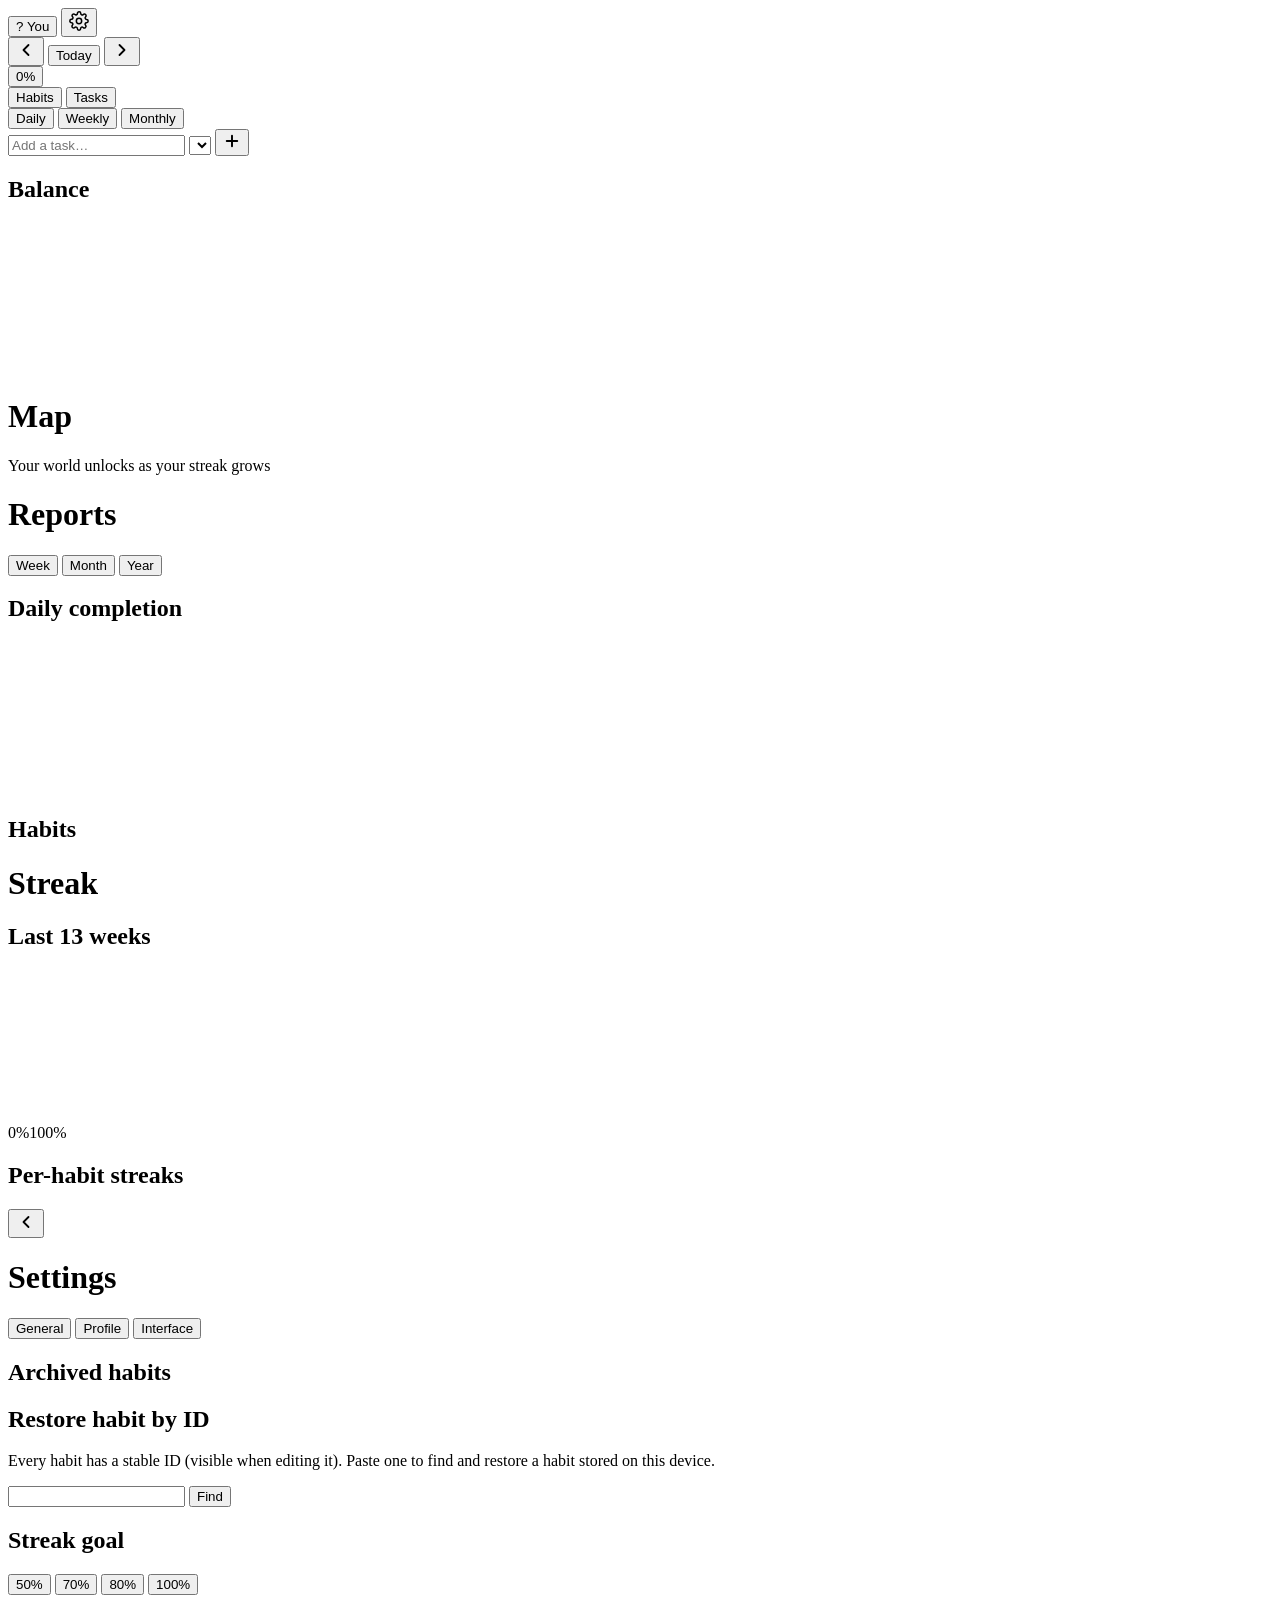
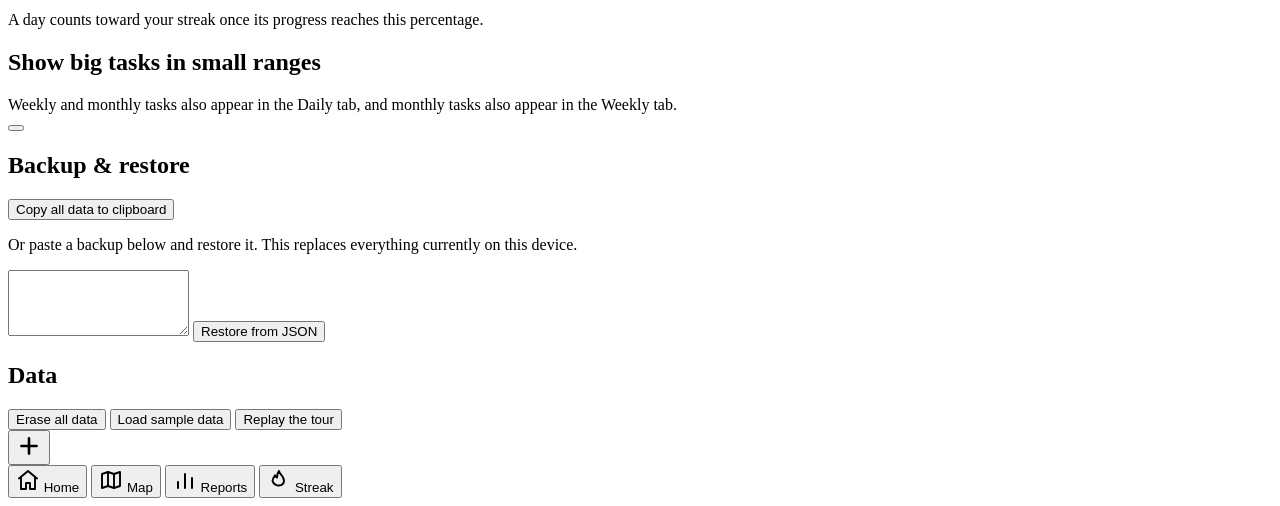
==== index.html @ d34b5a63 "Add files via upload" ====
<!DOCTYPE html>
<html lang="en" dir="ltr">
<head>
<meta charset="UTF-8" />
<meta name="viewport" content="width=device-width, initial-scale=1, viewport-fit=cover, user-scalable=no" />
<meta name="theme-color" content="#F2F3F7" />
<meta name="apple-mobile-web-app-capable" content="yes" />
<meta name="apple-mobile-web-app-title" content="HabitTrack" />
<title>HabitTrack</title>
<link rel="stylesheet" href="css/styles.css" />
<script>
  // Visible error trap — helps when debugging from file://
  window.addEventListener('error', function (e) {
    var el = document.getElementById('errTrap');
    if (!el) return;
    var msg = e.message || 'Unknown error';
    if (e.error && e.error.stack) {
      msg += '\n' + String(e.error.stack).split('\n').slice(0, 3).join('\n');
    } else {
      msg += ' (' + (e.filename || '') + ':' + (e.lineno || '') + ')';
    }
    el.hidden = false;
    el.textContent = 'Error: ' + msg;
    if (window.console) console.error(e.error || e.message, e);
  });
  window.addEventListener('unhandledrejection', function (e) {
    if (window.console) console.error('Unhandled promise rejection:', e.reason);
  });
</script>
</head>
<body data-tab="home">
<div class="app">

  <!-- ================= HOME ================= -->
  <main class="screen active" id="screen-home">

    <!-- Header: profile row + date row -->
    <header>
      <div class="card profile-bar">
        <button class="profile-id" id="profileBtn" type="button" aria-label="Profile">
          <span class="avatar" id="avatarBox"><img id="avatarImg" hidden alt="" /><span id="avatarInitials">?</span></span>
          <span class="profile-name" id="profileName">You</span>
        </button>
        <button class="icon-btn" id="settingsBtn" type="button" aria-label="Settings">
          <svg viewBox="0 0 24 24" width="20" height="20" fill="none" stroke="currentColor" stroke-width="1.8" stroke-linecap="round" stroke-linejoin="round"><circle cx="12" cy="12" r="3.2"/><path d="M19.4 15a1.7 1.7 0 0 0 .34 1.87l.06.06a2 2 0 1 1-2.83 2.83l-.06-.06a1.7 1.7 0 0 0-1.87-.34 1.7 1.7 0 0 0-1.03 1.56V21a2 2 0 1 1-4 0v-.09a1.7 1.7 0 0 0-1.11-1.56 1.7 1.7 0 0 0-1.87.34l-.06.06a2 2 0 1 1-2.83-2.83l.06-.06a1.7 1.7 0 0 0 .34-1.87 1.7 1.7 0 0 0-1.56-1.03H3a2 2 0 1 1 0-4h.09a1.7 1.7 0 0 0 1.56-1.11 1.7 1.7 0 0 0-.34-1.87l-.06-.06a2 2 0 1 1 2.83-2.83l.06.06a1.7 1.7 0 0 0 1.87.34h.08a1.7 1.7 0 0 0 1.03-1.56V3a2 2 0 1 1 4 0v.09a1.7 1.7 0 0 0 1.03 1.56 1.7 1.7 0 0 0 1.87-.34l.06-.06a2 2 0 1 1 2.83 2.83l-.06.06a1.7 1.7 0 0 0-.34 1.87v.08a1.7 1.7 0 0 0 1.56 1.03H21a2 2 0 1 1 0 4h-.09a1.7 1.7 0 0 0-1.56 1.03z"/></svg>
        </button>
      </div>
      <div class="card datebar" aria-label="Date selector">
        <button class="icon-btn" id="datePrev" type="button" aria-label="Previous day">
          <svg class="chev" viewBox="0 0 24 24" width="20" height="20" fill="none" stroke="currentColor" stroke-width="2.2" stroke-linecap="round" stroke-linejoin="round"><path d="M15 18l-6-6 6-6"/></svg>
        </button>
        <button class="date-center" id="dateOpen" type="button" aria-label="Open calendar">
          <span class="date-main" id="dateMain">Today</span>
          <span class="date-sub" id="dateSub"></span>
        </button>
        <button class="icon-btn" id="dateNext" type="button" aria-label="Next day">
          <svg class="chev" viewBox="0 0 24 24" width="20" height="20" fill="none" stroke="currentColor" stroke-width="2.2" stroke-linecap="round" stroke-linejoin="round"><path d="M9 18l6-6-6-6"/></svg>
        </button>
      </div>
    </header>

    <!-- Progress: just the bar + percentage -->
    <section class="card progress-card" aria-label="Daily progress">
      <button class="progress-hit" id="progressToggle" type="button" aria-expanded="false">
        <span class="bar"><span class="bar-fill" id="progressFill" style="width:0%"></span></span>
        <span class="progress-pct" id="progressPct">0%</span>
      </button>
      <div class="prog-detail" id="progDetail" hidden>
        <div class="prog-row"><span data-i18n="habits">Habits</span><span id="pbHabits">0/0</span></div>
        <div class="seg-track" id="pbHabitSegs"></div>
        <div class="prog-row"><span data-i18n="tasks">Tasks</span><span id="pbTasks">0/0</span></div>
        <div class="seg-track" id="pbTaskSegs"></div>
        <p class="prog-note" data-i18n="progNote">The bar counts partial progress; the counters show fully completed habits and tasks.</p>
      </div>
    </section>

    <div class="banner" id="readOnlyBanner" hidden></div>

    <!-- Mother section: Habits & Tasks -->
    <section class="section mother">
      <div class="seg mother-tabs" id="motherTabs" role="tablist">
        <button class="active" data-mtab="habits" data-i18n="habits" type="button">Habits</button>
        <button data-mtab="tasks" data-i18n="tasks" type="button">Tasks</button>
      </div>

      <div id="motherGrid">
        <div id="motherHabits">
          <div id="habitList"></div>
        </div>

        <div id="motherTasks">
          <div class="card tasks-card">
            <div class="seg sub-tabs" id="taskTabs" role="tablist">
              <button class="active" data-scope="daily" data-i18n="daily" type="button">Daily</button>
              <button data-scope="weekly" data-i18n="weekly" type="button">Weekly</button>
              <button data-scope="monthly" data-i18n="monthly" type="button">Monthly</button>
            </div>
            <div class="tasks-scope" id="taskScopeLabel"></div>
            <div class="task-add" id="taskAddRow">
              <input id="taskInput" type="text" placeholder="Add a task&#8230;" maxlength="120" />
              <select id="taskCatSel" class="cat-select" aria-label="Category"></select>
              <button class="round-btn add" id="taskAddBtn" type="button" aria-label="Add task">
                <svg viewBox="0 0 24 24" width="18" height="18" fill="none" stroke="currentColor" stroke-width="2.6" stroke-linecap="round"><path d="M12 5v14M5 12h14"/></svg>
              </button>
            </div>
            <div class="tasks-hint" id="taskHint" hidden></div>
            <ul class="task-list" id="taskList"></ul>
            <p class="tasks-hint" data-i18n="holdHint"></p>
          </div>
        </div>
      </div>
    </section>

    <!-- Radar / balance -->
    <section class="card radar-card">
      <div class="section-head">
        <h2 data-i18n="balance">Balance</h2>
        <span class="radar-mode" id="radarMode"></span>
      </div>
      <canvas id="radarCanvas"></canvas>
    </section>
  </main>
  <!-- ============ PLACEHOLDER SCREENS ============ -->
  <main class="screen" id="screen-map">
    <header class="page-head">
      <h1 data-i18n="map">Map</h1>
      <p class="page-sub" data-i18n="mapSub">Your world unlocks as your streak grows</p>
    </header>
    <div class="world" id="worldPath"></div>
  </main>

  <main class="screen" id="screen-reports">
    <header class="page-head"><h1 data-i18n="reports">Reports</h1></header>
    <div class="seg range-seg" id="reportRange">
      <button class="active" data-range="week" data-i18n="week" type="button">Week</button>
      <button data-range="month" data-i18n="month" type="button">Month</button>
      <button data-range="year" data-i18n="year" type="button">Year</button>
    </div>
    <section class="card stat-hero" id="reportHero"></section>
    <section class="card panel">
      <h2 data-i18n="dailyCompletion">Daily completion</h2>
      <canvas id="reportBars"></canvas>
    </section>
    <section class="card panel">
      <h2 data-i18n="habits">Habits</h2>
      <div class="cat-chips" id="reportCats"></div>
      <div id="reportHabits"></div>
    </section>
  </main>

  <main class="screen" id="screen-streak">
    <header class="page-head"><h1 data-i18n="streak">Streak</h1></header>
    <section class="card streak-hero" id="streakHero"></section>
    <section class="card panel">
      <h2 data-i18n="last13">Last 13 weeks</h2>
      <canvas id="streakHeatmap"></canvas>
      <div class="heat-legend"><span>0%</span><span class="heat-scale"></span><span>100%</span></div>
    </section>
    <section class="card panel">
      <h2 data-i18n="perHab">Per-habit streaks</h2>
      <div id="streakHabits"></div>
    </section>
  </main>

  <main class="screen" id="screen-settings">
    <header class="page-head with-back">
      <button class="icon-btn" id="settingsBack" type="button" aria-label="Back">
        <svg class="chev" viewBox="0 0 24 24" width="20" height="20" fill="none" stroke="currentColor" stroke-width="2.2" stroke-linecap="round" stroke-linejoin="round"><path d="M15 18l-6-6 6-6"/></svg>
      </button>
      <h1 data-i18n="settings">Settings</h1>
    </header>

    <div class="seg set-tabs" id="settingsTabs" role="tablist">
      <button class="active" data-stab="general" data-i18n="generalTab" type="button">General</button>
      <button data-stab="profile" data-i18n="profileTab" type="button">Profile</button>
      <button data-stab="interface" data-i18n="interfaceTab" type="button">Interface</button>
    </div>

    <div id="set-general">
      <section class="card panel">
        <h2 data-i18n="archivedHabits">Archived habits</h2>
        <div id="archivedList"></div>
      </section>

      <section class="card panel">
        <h2 data-i18n="restoreByIdTitle">Restore habit by ID</h2>
        <p class="hint" data-i18n="restoreByIdHint">Every habit has a stable ID (visible when editing it). Paste one to find and restore a habit stored on this device.</p>
        <div class="restore-row">
          <input id="restoreId" type="text" maxlength="12" />
          <button class="btn ghost" id="restoreFindBtn" type="button">Find</button>
        </div>
        <div id="restoreResult"></div>
      </section>

      <section class="card panel">
        <h2 data-i18n="streakGoal">Streak goal</h2>
        <div class="seg" id="goalSeg">
          <button data-goal="50" type="button">50%</button>
          <button data-goal="70" type="button">70%</button>
          <button data-goal="80" type="button">80%</button>
          <button data-goal="100" type="button">100%</button>
        </div>
        <p class="hint" data-i18n="streakGoalHint">A day counts toward your streak once its progress reaches this percentage.</p>
      </section>

      <section class="card panel">
        <h2 data-i18n="cascadeTitle">Show big tasks in small ranges</h2>
        <div class="switch-row">
          <p class="hint" style="margin:0" data-i18n="cascadeHint">Weekly and monthly tasks also appear in the Daily tab, and monthly tasks also appear in the Weekly tab.</p>
          <button class="switch on" id="cascadeSwitch" type="button" role="switch" aria-checked="true"><span class="knob"></span></button>
        </div>
      </section>

      <section class="card panel">
        <h2 data-i18n="backupTitle">Backup &amp; restore</h2>
        <button class="btn ghost wide" id="backupCopyBtn" type="button">Copy all data to clipboard</button>
        <p class="hint" data-i18n="pasteHint">Or paste a backup below and restore it. This replaces everything currently on this device.</p>
        <textarea id="restoreData" class="data-area" rows="4"></textarea>
        <button class="btn danger wide" id="restoreApplyBtn" type="button">Restore from JSON</button>
      </section>

      <section class="card panel">
        <h2 data-i18n="dataTitle">Data</h2>
        <div id="dataStats" class="data-stats"></div>
        <button class="btn danger wide" id="eraseAllBtn" type="button">Erase all data</button>
        <button class="btn ghost wide" id="loadSampleBtn" type="button">Load sample data</button>
        <button class="btn ghost wide" id="replayTourBtn" type="button">Replay the tour</button>
      </section>
    </div>

    <div id="set-profile" hidden>
      <section class="card panel">
        <h2 data-i18n="profilePhoto">Profile photo</h2>
        <div class="profile-top">
          <span class="avatar big" id="pfAvatar"><img id="pfAvatarImg" hidden alt="" /><span id="pfAvatarInit">?</span></span>
          <div class="profile-top-actions">
            <label class="btn ghost sm" id="pfChangeBtn" for="pfImgInput" data-i18n="changePhoto">Change photo</label>
            <button class="btn ghost sm" id="pfRemoveBtn" type="button" hidden data-i18n="removePhoto">Remove photo</button>
          </div>
          <input type="file" id="pfImgInput" accept="image/*" hidden />
        </div>
        <div class="field">
          <label for="pfName" data-i18n="fieldName">Name</label>
          <input id="pfName" type="text" maxlength="60" />
        </div>
        <div class="field">
          <label for="pfUsername" data-i18n="fieldUsername">Username</label>
          <input id="pfUsername" type="text" maxlength="30" />
        </div>
        <div class="field">
          <label for="pfBio" data-i18n="fieldBio">Biography</label>
          <textarea id="pfBio" rows="3" maxlength="280"></textarea>
        </div>
        <div class="field">
          <label data-i18n="fieldFavColor">Favorite color</label>
          <div class="pick-row" id="pfColors"></div>
        </div>
        <button class="btn primary wide" id="pfSave" type="button" data-i18n="saveProfile">Save profile</button>
      </section>
    </div>

    <div id="set-interface" hidden>
      <section class="card panel">
        <h2 data-i18n="themeTitle">Theme</h2>
        <div class="seg" id="themeSeg">
          <button data-theme-opt="light" data-i18n="themeLight" type="button">Light</button>
          <button data-theme-opt="dark" data-i18n="themeDark" type="button">Dark</button>
          <button data-theme-opt="custom" data-i18n="themeCustom" type="button">Custom</button>
        </div>
      </section>
      <section class="card panel">
        <h2 data-i18n="langTitle">Language</h2>
        <div class="seg" id="langSeg">
          <button data-lang="en" data-i18n="langEn" type="button">English</button>
          <button data-lang="fa" data-i18n="langFa" type="button">فارسی</button>
        </div>
      </section>
      <section class="card panel">
        <h2 data-i18n="calendarTitle">Calendar (Persian dates)</h2>
        <div class="seg" id="calSeg">
          <button data-cal="iran" data-i18n="calIranian" type="button">Iranian — فروردین…</button>
          <button data-cal="afghan" data-i18n="calAfghan" type="button">Afghan — حمل…</button>
        </div>
      </section>
    </div>
  </main>

  <!-- FAB quick menu -->
  <div class="fab-scrim" id="fabScrim" hidden></div>
  <div class="fab-menu" id="fabMenu" hidden>
    <button class="fab-option" id="fabNewHabit" type="button"><span class="fab-emoji">🎯</span> New habit</button>
    <button class="fab-option" id="fabNewTask" type="button"><span class="fab-emoji">✅</span> New task</button>
  </div>

  <!-- Floating add button (Home only) -->
  <button class="fab" id="fab" type="button" aria-label="Add habit">
    <svg viewBox="0 0 24 24" width="26" height="26" fill="none" stroke="currentColor" stroke-width="2.4" stroke-linecap="round"><path d="M12 5v14M5 12h14"/></svg>
  </button>

  <!-- Bottom tab bar -->
  <nav class="tabbar" aria-label="Main navigation">
    <button class="tab active" data-tab="home" type="button">
      <svg viewBox="0 0 24 24" width="24" height="24" fill="none" stroke="currentColor" stroke-width="1.9" stroke-linecap="round" stroke-linejoin="round"><path d="M3 10.5L12 3l9 7.5"/><path d="M5 9.5V21h5v-6h4v6h5V9.5"/></svg>
      <span data-i18n="home">Home</span>
    </button>
    <button class="tab" data-tab="map" type="button">
      <svg viewBox="0 0 24 24" width="24" height="24" fill="none" stroke="currentColor" stroke-width="1.9" stroke-linecap="round" stroke-linejoin="round"><path d="M9 4L3 6v14l6-2 6 2 6-2V4l-6 2-6-2z"/><path d="M9 4v14M15 6v14"/></svg>
      <span data-i18n="map">Map</span>
    </button>
    <button class="tab" data-tab="reports" type="button">
      <svg viewBox="0 0 24 24" width="24" height="24" fill="none" stroke="currentColor" stroke-width="2" stroke-linecap="round"><path d="M5 20v-6M12 20V6M19 20v-10"/></svg>
      <span data-i18n="reports">Reports</span>
    </button>
    <button class="tab" data-tab="streak" type="button">
      <svg viewBox="0 0 24 24" width="24" height="24" fill="none" stroke="currentColor" stroke-width="1.9" stroke-linecap="round" stroke-linejoin="round"><path d="M12 3c.6 2.6 2.7 4.2 3.9 6.2 1.2 2 1.5 4.4.2 6.6A6.5 6.5 0 0 1 5.5 13c0-2.4 1.3-4 2.5-5.7.5 1 1 1.8 2 2.3C10 7 10.6 4.6 12 3z"/></svg>
      <span data-i18n="streak">Streak</span>
    </button>
  </nav>

  <!-- Bottom sheet -->
  <div class="sheet-root" id="sheetRoot" hidden>
    <div class="sheet-backdrop" id="sheetBackdrop"></div>
    <div class="sheet" role="dialog" aria-modal="true">
      <div class="sheet-grabber"></div>
      <div class="sheet-body" id="sheetBody"></div>
    </div>
  </div>

  <div class="toast" id="toast" hidden></div>
  <canvas id="confetti" hidden></canvas>
  <div class="err-trap" id="errTrap" hidden></div>
</div>

<script src="js/util.js"></script>
<script src="js/i18n.js"></script>
<script src="js/jalali.js"></script>
<script src="js/store.js"></script>
<script src="js/radar.js"></script>
<script src="js/sheets.js"></script>
<script src="js/habits.js"></script>
<script src="js/tasks.js"></script>
<script src="js/charts.js"></script>
<script src="js/reports.js"></script>
<script src="js/streaks.js"></script>
<script src="js/settings.js"></script>
<script src="js/map.js"></script>
<script src="js/onboard.js"></script>
<script src="js/tour.js"></script>
<script src="js/app.js"></script>
</body>
</html>
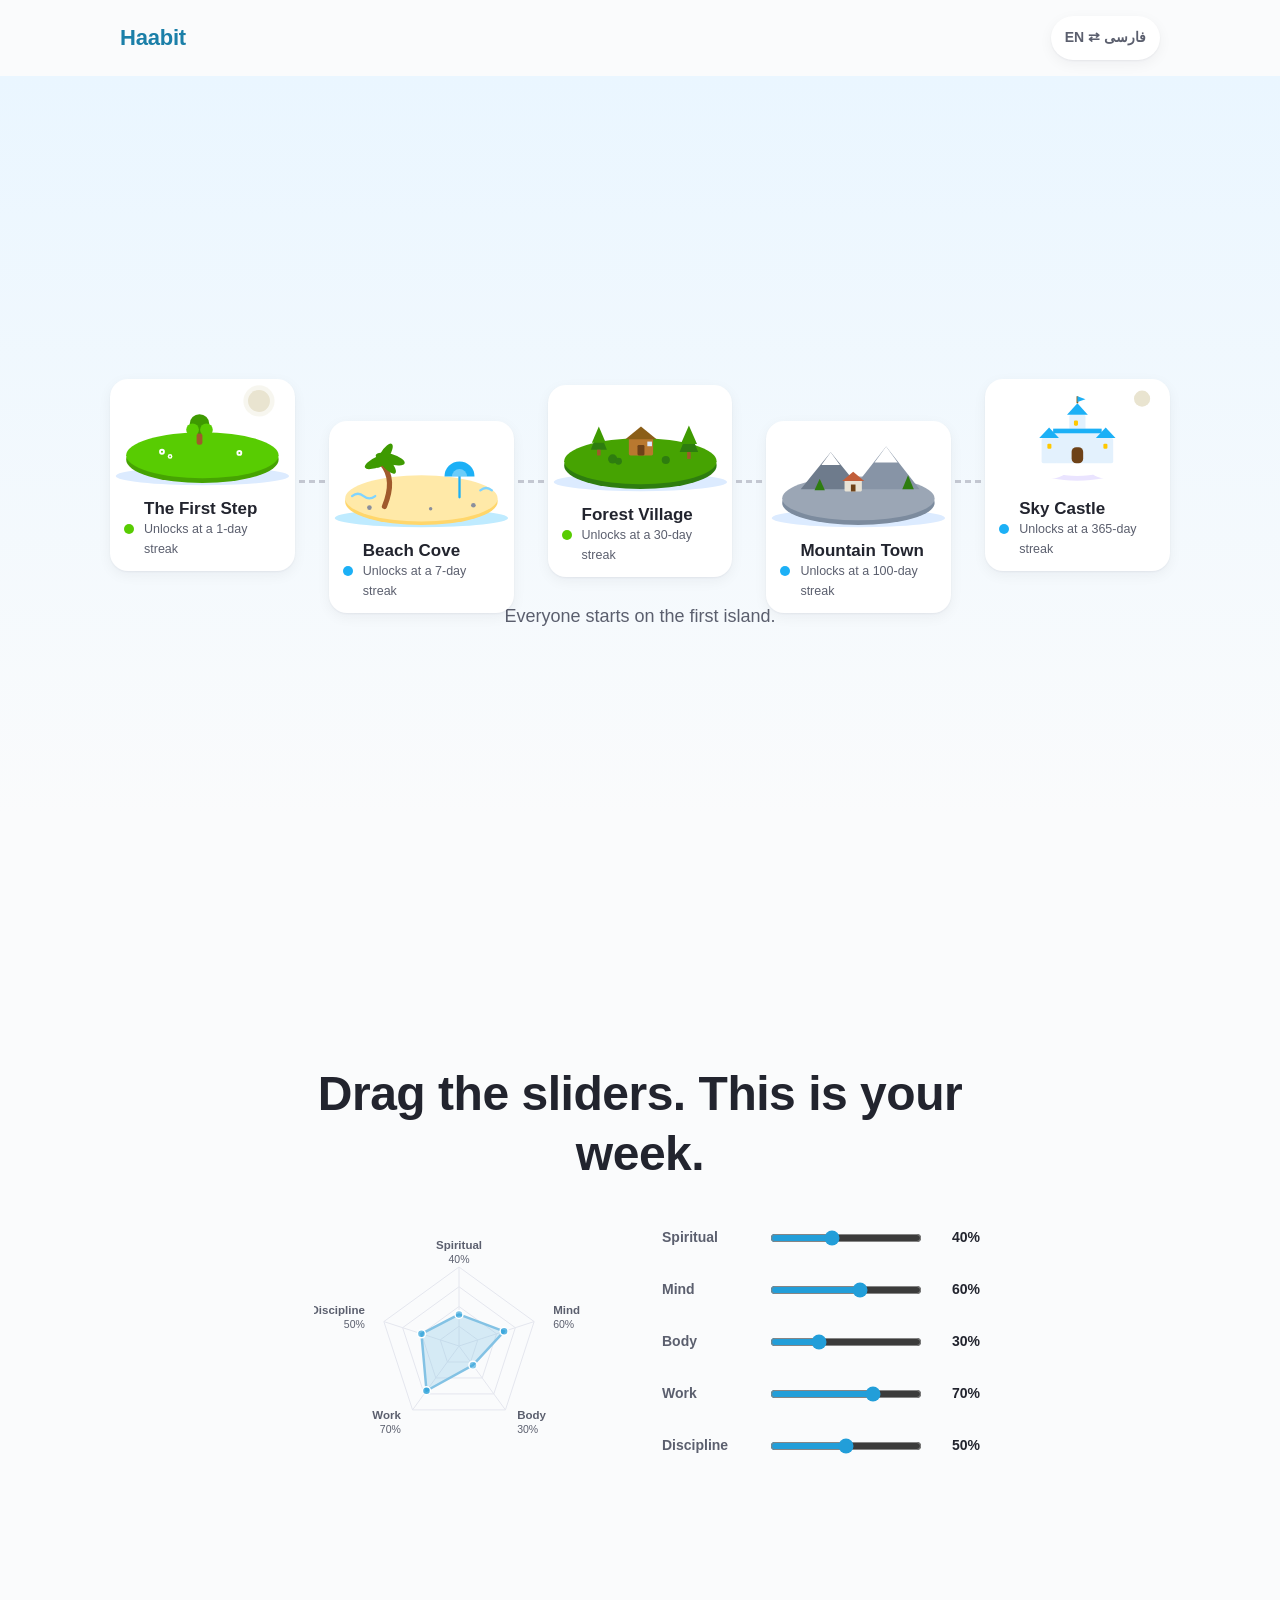
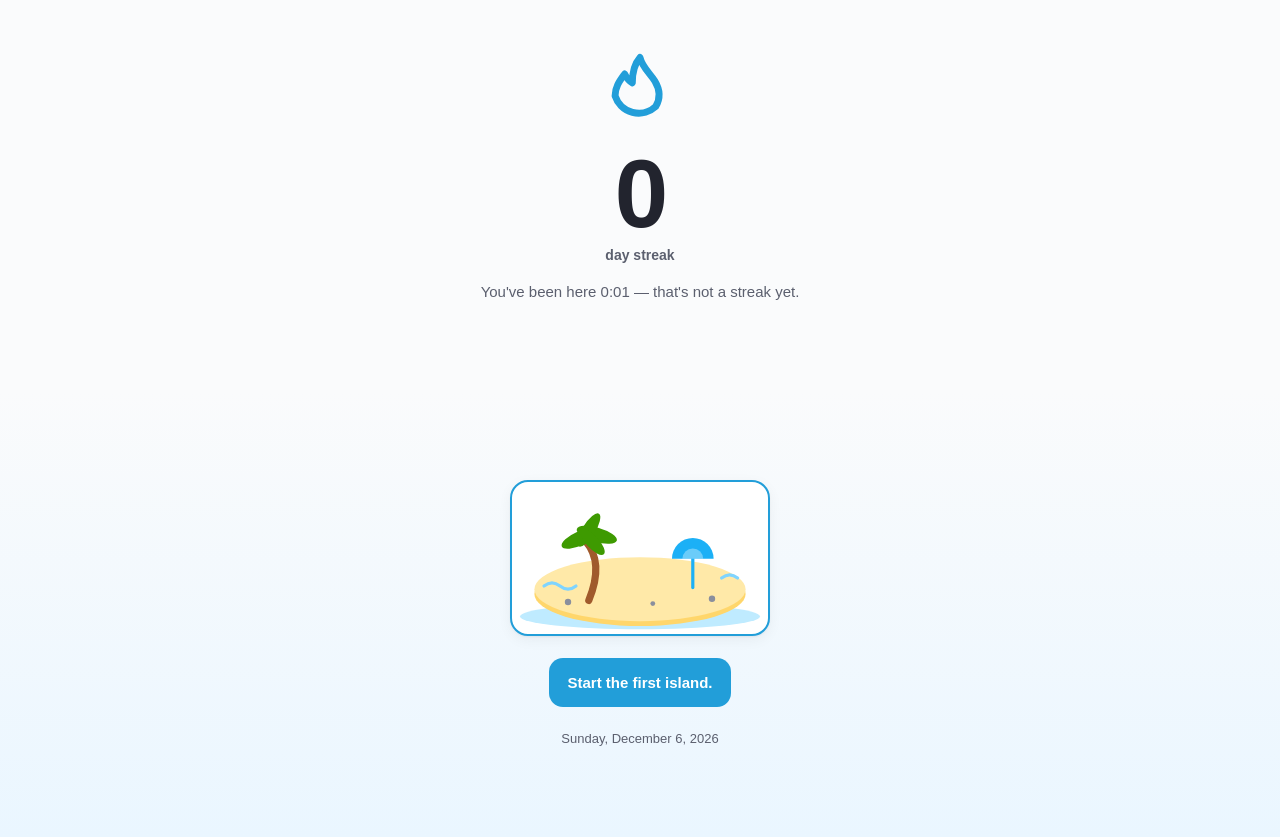
==== commit 8f0ad2e4: "Final clean upload" ====
--- a/index.html
+++ b/index.html
@@ -5,8 +5,8 @@
 <meta name="viewport" content="width=device-width, initial-scale=1, viewport-fit=cover, user-scalable=no" />
 <meta name="theme-color" content="#F2F3F7" />
 <meta name="apple-mobile-web-app-capable" content="yes" />
-<meta name="apple-mobile-web-app-title" content="HabitTrack" />
-<title>HabitTrack</title>
+<meta name="apple-mobile-web-app-title" content="Haabit" />
+<title>Haabit</title>
 <link rel="stylesheet" href="css/styles.css" />
 <script>
   // Visible error trap — helps when debugging from file://
@@ -86,6 +86,7 @@
       <div id="motherGrid">
         <div id="motherHabits">
           <div id="habitList"></div>
+          <button class="btn ghost wide" id="habitAddBtn" type="button" data-i18n="newHabit">New habit</button>
         </div>
 
         <div id="motherTasks">
@@ -111,14 +112,7 @@
       </div>
     </section>
 
-    <!-- Radar / balance -->
-    <section class="card radar-card">
-      <div class="section-head">
-        <h2 data-i18n="balance">Balance</h2>
-        <span class="radar-mode" id="radarMode"></span>
-      </div>
-      <canvas id="radarCanvas"></canvas>
-    </section>
+    <!-- Radar / balance moved to the Reports tab -->
   </main>
   <!-- ============ PLACEHOLDER SCREENS ============ -->
   <main class="screen" id="screen-map">
@@ -131,6 +125,13 @@
 
   <main class="screen" id="screen-reports">
     <header class="page-head"><h1 data-i18n="reports">Reports</h1></header>
+    <section class="card radar-card">
+      <div class="section-head">
+        <h2 data-i18n="balance">Balance</h2>
+        <span class="radar-mode" id="radarMode"></span>
+      </div>
+      <canvas id="radarCanvas"></canvas>
+    </section>
     <div class="seg range-seg" id="reportRange">
       <button class="active" data-range="week" data-i18n="week" type="button">Week</button>
       <button data-range="month" data-i18n="month" type="button">Month</button>
@@ -142,7 +143,7 @@
       <canvas id="reportBars"></canvas>
     </section>
     <section class="card panel">
-      <h2 data-i18n="habits">Habits</h2>
+      <h2 data-i18n="advancedReports">Advanced Reports</h2>
       <div class="cat-chips" id="reportCats"></div>
       <div id="reportHabits"></div>
     </section>
@@ -224,7 +225,6 @@
         <div id="dataStats" class="data-stats"></div>
         <button class="btn danger wide" id="eraseAllBtn" type="button">Erase all data</button>
         <button class="btn ghost wide" id="loadSampleBtn" type="button">Load sample data</button>
-        <button class="btn ghost wide" id="replayTourBtn" type="button">Replay the tour</button>
       </section>
     </div>
 
@@ -242,6 +242,10 @@
         <div class="field">
           <label for="pfName" data-i18n="fieldName">Name</label>
           <input id="pfName" type="text" maxlength="60" />
+        </div>
+        <div class="field">
+          <label for="pfTitle" data-i18n="fieldTitle">Title</label>
+          <input id="pfTitle" type="text" maxlength="40" data-i18n-ph="phTitle" />
         </div>
         <div class="field">
           <label for="pfUsername" data-i18n="fieldUsername">Username</label>
@@ -331,6 +335,8 @@
   <div class="err-trap" id="errTrap" hidden></div>
 </div>
 
+<script src="https://telegram.org/js/telegram-web-app.js"></script>
+<script src="js/telegram.js"></script>
 <script src="js/util.js"></script>
 <script src="js/i18n.js"></script>
 <script src="js/jalali.js"></script>
--- a/css/styles.css
+++ b/css/styles.css
@@ -0,0 +1,1112 @@
+/* ==========================================================================
+   Haabit — iOS-native feel, Duolingo-playful palette, minimal motion
+   ========================================================================== */
+
+:root {
+  --bg: #F2F3F7;
+  --card: #FFFFFF;
+  --ink: #22242E;
+  --ink-2: #5B5F6E;
+  --ink-3: #9AA0B0;
+  --hairline: rgba(22, 24, 35, 0.08);
+
+  --accent: #229ED9;   /* Telegram blue (official) */
+  --accent-dark: #1B7FA8;
+  --accent2: #58CC02;  /* green becomes the secondary accent */
+  --danger: #FF4B4B;
+  --green: var(--accent);
+  --green-dark: var(--accent-dark);
+  --blue: var(--accent2);
+  --red: var(--danger);
+  --amber: #FFC800;
+  --purple: #CE82FF;
+  --orange: #FF9600;
+  --pink: #FF86D0;
+
+  --radius: 16px;
+  --shadow-card: 0 1px 2px rgba(18, 22, 33, 0.05), 0 4px 14px rgba(18, 22, 33, 0.05);
+  --tabbar-h: 62px;
+  --ease: cubic-bezier(.25, .72, .3, 1);
+  --font: -apple-system, BlinkMacSystemFont, "SF Pro Text", "Segoe UI", Roboto, Helvetica, Arial, sans-serif;
+}
+
+* { margin: 0; padding: 0; box-sizing: border-box; -webkit-tap-highlight-color: transparent; }
+html { color-scheme: light; }
+
+body {
+  font-family: var(--font);
+  background: var(--bg);
+  color: var(--ink);
+  font-size: 15px;
+  line-height: 1.4;
+  -webkit-font-smoothing: antialiased;
+  user-select: none;
+  -webkit-user-select: none;
+}
+input, textarea { user-select: text; -webkit-user-select: text; }
+
+button {
+  font-family: inherit;
+  font-size: inherit;
+  border: none;
+  background: none;
+  color: inherit;
+  cursor: pointer;
+  touch-action: manipulation;
+}
+
+.app {
+  max-width: 480px;
+  margin: 0 auto;
+  padding: 12px 14px calc(var(--tabbar-h) + env(safe-area-inset-bottom) + 28px);
+}
+
+.card { background: var(--card); border-radius: var(--radius); box-shadow: var(--shadow-card); }
+
+/* ---------- screens / tab switching (quick fade-slide) ---------- */
+.screen { display: none; }
+.screen.active { display: block; animation: screenIn .18s ease-out both; }
+@keyframes screenIn {
+  from { opacity: 0; transform: translateY(5px); }
+  to   { opacity: 1; transform: none; }
+}
+
+/* ---------- date selector ---------- */
+.datebar { display: flex; align-items: center; padding: 8px 10px; gap: 2px; margin-bottom: 12px; }
+
+.icon-btn {
+  width: 40px; height: 40px;
+  border-radius: 12px;
+  display: grid; place-items: center;
+  color: var(--ink);
+  flex: none;
+}
+.icon-btn:active { background: #ECEEF3; }
+.icon-btn.small {
+  width: 32px; height: 32px; border-radius: 10px;
+  background: var(--card); box-shadow: var(--shadow-card);
+  color: var(--green);
+}
+
+.date-center {
+  flex: 1; min-width: 0;
+  display: flex; flex-direction: column; align-items: center; gap: 3px;
+  padding: 6px 4px; border-radius: 12px;
+}
+.date-center:active { background: #F3F4F8; }
+.date-main { font-size: 16px; font-weight: 600; letter-spacing: -0.01em; }
+.date-sub { display: flex; gap: 6px; min-height: 19px; align-items: center; }
+
+.pill {
+  font-size: 10px; font-weight: 700;
+  letter-spacing: .05em; text-transform: uppercase;
+  padding: 2px 8px; border-radius: 999px;
+}
+.pill-today { background: color-mix(in srgb, var(--accent) 14%, transparent); color: var(--accent-dark); }
+.pill-soft  { background: #EEF0F4; color: var(--ink-2); }
+.pill-lock  { background: #EEF0F4; color: var(--ink-3); }
+
+/* ---------- progress card ---------- */
+.progress-card { padding: 14px; }
+.progress-hit { display: block; width: 100%; text-align: left; }
+.progress-hit:active .bar { opacity: .85; }
+
+.progress-top { display: flex; justify-content: space-between; align-items: baseline; margin-bottom: 10px; }
+.progress-title { font-size: 13px; font-weight: 600; color: var(--ink-2); }
+.progress-pct { font-size: 20px; font-weight: 800; letter-spacing: -0.02em; font-variant-numeric: tabular-nums; }
+
+.bar { display: block; height: 12px; background: #ECEEF3; border-radius: 999px; overflow: hidden; }
+.bar-fill {
+  display: block; height: 100%; border-radius: 999px;
+  background: var(--accent);
+  transition: width .3s var(--ease), background-color .3s var(--ease);
+}
+
+.progress-hint { display: block; font-size: 11px; color: var(--ink-3); margin-top: 8px; text-align: center; }
+
+.prog-detail { border-top: 1px solid var(--hairline); margin-top: 14px; padding-top: 12px; animation: fadeIn .16s ease-out both; }
+@keyframes fadeIn { from { opacity: 0; } to { opacity: 1; } }
+
+.prog-row { display: flex; justify-content: space-between; font-size: 13px; font-weight: 600; color: var(--ink-2); margin: 8px 0 6px; }
+.seg-track { display: flex; gap: 2px; height: 8px; border-radius: 999px; background: #EEF0F4; overflow: hidden; }
+.seg { flex-basis: 0; min-width: 3px; height: 100%; border-radius: 2px; }
+.seg-empty { font-size: 12px; color: var(--ink-3); }
+.prog-note { font-size: 11px; color: var(--ink-3); margin-top: 10px; line-height: 1.45; }
+
+/* ---------- read-only banner ---------- */
+.banner {
+  background: rgba(28, 176, 246, .1);
+  color: #177FB4;
+  font-size: 12.5px; font-weight: 500;
+  padding: 9px 14px; border-radius: 12px;
+  text-align: center; margin-bottom: 12px;
+}
+
+/* ---------- sections ---------- */
+.section { margin-top: 4px; }
+.section-head { display: flex; align-items: center; justify-content: space-between; margin: 14px 2px 10px; }
+.section-head h2 { font-size: 17px; font-weight: 700; letter-spacing: -0.01em; }
+
+.empty {
+  padding: 30px 16px; text-align: center;
+  color: var(--ink-3); font-size: 14px; line-height: 1.55;
+  background: var(--card); border-radius: var(--radius); box-shadow: var(--shadow-card);
+}
+.empty.small { background: transparent; box-shadow: none; padding: 18px 8px; }
+
+/* ---------- habit cards ---------- */
+.habit-card {
+  display: grid;
+  grid-template-columns: 44px minmax(0, 1fr) auto;
+  gap: 12px; align-items: center;
+  border: 2px solid transparent;
+  border-radius: var(--radius);
+  /* Progress lives in the tile's border: the accent color fills the ring. */
+  background:
+    linear-gradient(var(--card), var(--card)) padding-box,
+    linear-gradient(to right, var(--accent) var(--p, 0%), var(--hairline) var(--p, 0%)) border-box;
+  box-shadow: var(--shadow-card);
+  padding: 14px; margin-bottom: 10px;
+  transition: transform .08s ease;
+}
+.habit-card:active { transform: scale(.988); }
+
+.icon-chip { width: 44px; height: 44px; border-radius: 14px; display: grid; place-items: center; font-size: 22px; }
+
+.habit-main { min-width: 0; }
+.habit-name-row { display: flex; align-items: center; gap: 8px; min-width: 0; }
+.habit-name { font-size: 15px; font-weight: 600; white-space: nowrap; overflow: hidden; text-overflow: ellipsis; }
+
+.note-flag {
+  flex: none;
+  font-size: 9px; font-weight: 700; letter-spacing: .06em; text-transform: uppercase;
+  background: var(--soft, #F1F2F6); color: var(--ink-2);
+  padding: 2px 6px; border-radius: 6px;
+}
+
+.edit-btn {
+  margin-left: auto; flex: none;
+  width: 30px; height: 30px; border-radius: 9px;
+  display: grid; place-items: center;
+  color: #B9BDC9;
+}
+.edit-btn:active { background: #F1F2F6; color: var(--ink-2); }
+
+.habit-meta { display: flex; align-items: center; gap: 10px; margin-top: 6px; }
+.habit-val { font-size: 12.5px; font-weight: 600; color: var(--ink-2); white-space: nowrap; font-variant-numeric: tabular-nums; }
+
+.habit-ctl { display: flex; gap: 10px; }
+
+/* Big, friendly +/- : easy to hit, fun to press. */
+.round-btn {
+  width: 44px; height: 44px; border-radius: 50%;
+  background: #F3F4F8; border: 1.5px solid #E7E9EF;
+  color: var(--ink); font-size: 23px; font-weight: 700; line-height: 1;
+  display: grid; place-items: center;
+  box-shadow: 0 2px 6px rgba(18, 22, 33, 0.08);
+  transition: transform .12s var(--ease), background-color .12s ease, filter .12s ease;
+}
+.round-btn:active:not(:disabled) { transform: scale(.84); background: #E9EBF1; }
+.round-btn:disabled { opacity: .35; }
+.round-btn.inc {
+  background: var(--accent); color: #fff; border-color: transparent;
+  box-shadow: 0 3px 10px color-mix(in srgb, var(--accent) 38%, transparent);
+}
+.round-btn.inc:active:not(:disabled) { transform: scale(.84); filter: brightness(1.08); }
+.round-btn.add { width: 46px; height: 46px; border-radius: 14px; background: var(--accent); border: none; color: #fff; }
+
+.subtasks { display: flex; flex-wrap: wrap; gap: 6px; margin-top: 10px; }
+.sub-pill {
+  display: inline-flex; align-items: center; gap: 5px;
+  padding: 5px 10px 5px 7px; border-radius: 999px;
+  background: #F3F4F8;
+  font-size: 12px; font-weight: 500; color: var(--ink-2);
+}
+.sub-pill:active:not(:disabled) { transform: scale(.95); }
+.sub-pill:disabled { opacity: .55; }
+.sub-check { width: 15px; height: 15px; border-radius: 50%; border: 1.5px solid #C9CCD6; display: grid; place-items: center; font-size: 9px; color: #fff; flex: none; }
+.sub-pill.done { background: color-mix(in srgb, var(--accent) 13%, transparent); color: var(--accent-dark); font-weight: 600; }
+.sub-pill.done .sub-check { background: var(--green); border-color: var(--green); }
+
+/* ---------- radar ---------- */
+.radar-card { margin-top: 16px; padding: 14px 14px 8px; }
+.radar-mode { font-size: 11px; font-weight: 600; color: var(--ink-3); text-align: right; }
+#radarCanvas { display: block; margin: 2px auto 6px; }
+
+/* ---------- tasks ---------- */
+.tasks-card { margin-top: 16px; padding: 14px; }
+
+.seg { display: grid; grid-auto-flow: column; gap: 3px; background: #EEEFF4; padding: 3px; border-radius: 12px; }
+.seg button { padding: 8px 6px; border-radius: 9px; font-size: 13px; font-weight: 600; color: var(--ink-2); }
+.seg button.active { background: #fff; color: var(--ink); box-shadow: 0 1px 3px rgba(16, 20, 30, .1); }
+
+.tasks-scope { font-size: 12px; font-weight: 600; color: var(--ink-3); margin: 10px 2px 8px; }
+
+.task-add { display: flex; gap: 8px; margin-bottom: 8px; }
+.task-add input {
+  flex: 1; min-width: 0;
+  padding: 11px 14px; border-radius: 12px;
+  border: 1.5px solid #E3E5EC; background: #FAFBFC;
+  font-size: 15px; color: var(--ink);
+}
+.task-add input:focus { outline: none; border-color: var(--blue); background: #fff; }
+
+.tasks-hint { font-size: 12px; color: var(--ink-3); margin: 2px 2px 8px; }
+
+.task-list { list-style: none; }
+
+.check {
+  width: 24px; height: 24px; border-radius: 50%;
+  border: 2px solid #C9CCD6; flex: none;
+  display: grid; place-items: center;
+  color: #fff; font-size: 12px; font-weight: 700;
+}
+.check.on { background: var(--green); border-color: var(--green); }
+.check:active:not(:disabled) { transform: scale(.86); }
+.check:disabled { opacity: .45; }
+
+.task-title-btn { flex: 1; min-width: 0; font-size: 15px; overflow-wrap: anywhere; }
+.task-item.done .task-title-btn { color: var(--ink-3); text-decoration: line-through; }
+
+.task-del {
+  width: 30px; height: 30px; border-radius: 9px; flex: none;
+  display: grid; place-items: center;
+  color: #C4C8D2; font-size: 18px; line-height: 1;
+}
+.task-del:active:not(:disabled) { background: #F1F2F6; color: var(--red); }
+.task-del:disabled { opacity: .3; }
+
+/* tap-to-edit title + ✎ button (mirrors the habit card's .edit-btn) */
+.task-title-btn {
+  font: inherit; font-weight: 600; font-size: 15px;
+  color: inherit; background: none; border: none;
+  padding: 0; text-align: start; cursor: pointer;
+  max-width: 100%; overflow-wrap: anywhere;
+}
+.task-title-btn:disabled { cursor: default; }
+.task-title-btn:not(:disabled):active { opacity: .65; }
+.task-edit {
+  width: 30px; height: 30px; border-radius: 9px; flex: none;
+  display: grid; place-items: center;
+  color: #B9BDC9;
+}
+.task-edit:active:not(:disabled) { background: #F1F2F6; color: var(--ink-2); }
+.task-edit:disabled { opacity: .3; }
+
+/* drag-to-reorder (hold a row 0.3s) */
+.task-item.dragging {
+  position: relative; z-index: 5;
+  background:
+    linear-gradient(var(--card), var(--card)) padding-box,
+    linear-gradient(var(--card), var(--card)) border-box;
+  box-shadow: 0 8px 22px rgba(18, 22, 33, 0.18);
+}
+.task-item.drop-hint { box-shadow: inset 0 2px 0 0 var(--accent); }
+body.task-dragging { user-select: none; -webkit-user-select: none; }
+
+.link-danger { display: block; margin: 20px auto 4px; padding: 8px 14px; font-size: 12.5px; font-weight: 600; color: #C97575; }
+.link-danger:active { opacity: .6; }
+
+/* ---------- FAB ---------- */
+.fab {
+  position: fixed;
+  right: 18px;
+  bottom: calc(var(--tabbar-h) + env(safe-area-inset-bottom) + 16px);
+  width: 56px; height: 56px; border-radius: 50%;
+  background: var(--accent); color: #fff;
+  display: none; place-items: center;
+  box-shadow: 0 5px 14px color-mix(in srgb, var(--accent) 25%, transparent);
+  z-index: 50;
+}
+body[data-tab="home"] .fab { display: grid; }
+/* The FAB adds tasks only — hide it while the Habits section is open. */
+body[data-tab="home"]:not([data-mother="tasks"]) .fab { display: none; }
+.fab:active { transform: scale(.92); }
+
+/* ---------- tab bar ---------- */
+.tabbar {
+  position: fixed; bottom: 0; left: 50%;
+  transform: translateX(-50%);
+  width: min(480px, 100%);
+  height: calc(var(--tabbar-h) + env(safe-area-inset-bottom));
+  padding-bottom: env(safe-area-inset-bottom);
+  display: grid; grid-template-columns: repeat(4, 1fr);
+  background: rgba(252, 252, 253, .88);
+  backdrop-filter: blur(16px) saturate(1.6);
+  -webkit-backdrop-filter: blur(16px) saturate(1.6);
+  border-top: 1px solid var(--hairline);
+  z-index: 55;
+}
+.tab {
+  display: flex; flex-direction: column; align-items: center; justify-content: center; gap: 3px;
+  color: var(--ink-3); font-size: 10.5px; font-weight: 600;
+}
+.tab svg { width: 24px; height: 24px; }
+.tab.active { color: var(--green); }
+.tab:active { opacity: .55; }
+body[data-theme="dark"] .tabbar {
+  background: rgba(26, 27, 32, .92);
+  border-top-color: rgba(255, 255, 255, 0.07);
+}
+
+/* ---------- bottom sheet ---------- */
+.sheet-root { position: fixed; inset: 0; z-index: 60; }
+.sheet-backdrop { position: absolute; inset: 0; background: rgba(20, 22, 30, .42); opacity: 0; transition: opacity .22s ease; }
+.sheet {
+  position: absolute; bottom: 0; left: 50%;
+  transform: translate(-50%, 105%);
+  width: min(480px, 100%);
+  max-height: 86vh; max-height: 86dvh;
+  overflow-y: auto;
+  background: #fff;
+  border-radius: 20px 20px 0 0;
+  padding: 10px 18px calc(20px + env(safe-area-inset-bottom));
+  box-shadow: 0 -8px 40px rgba(15, 18, 30, .18);
+  transition: transform .26s cubic-bezier(.32, .72, .25, 1);
+}
+.sheet-root.open .sheet-backdrop { opacity: 1; }
+.sheet-root.open .sheet { transform: translate(-50%, 0); }
+.sheet-grabber { width: 38px; height: 5px; border-radius: 3px; background: #E2E4EA; margin: 2px auto 14px; }
+
+.sheet-title { font-size: 18px; font-weight: 700; letter-spacing: -0.01em; margin-bottom: 6px; }
+.sheet-sub { display: block; font-size: 12.5px; font-weight: 500; color: var(--ink-3); margin-top: 4px; }
+.sheet-sub code { font-family: ui-monospace, Menlo, Consolas, monospace; font-size: 11.5px; background: #F1F2F6; padding: 1px 6px; border-radius: 6px; }
+.sheet-note { font-size: 12px; color: var(--ink-3); margin-top: 12px; line-height: 1.5; }
+
+.field { margin-bottom: 14px; }
+.field label { display: block; font-size: 12px; font-weight: 600; color: var(--ink-2); letter-spacing: .02em; margin-bottom: 6px; }
+.label-soft { color: var(--ink-3); font-weight: 500; }
+.field input, .field select, .note-area {
+  width: 100%; padding: 12px 14px;
+  border-radius: 12px; border: 1.5px solid #E3E5EC;
+  background: #FAFBFC; color: var(--ink);
+  font-size: 15px; font-family: inherit;
+}
+.field input:focus, .field select:focus, .note-area:focus { outline: none; border-color: var(--blue); background: #fff; }
+.field input.invalid { border-color: var(--red); }
+.field-row { display: grid; grid-template-columns: 1fr 1fr; gap: 10px; }
+
+.note-area { resize: none; min-height: 110px; margin-bottom: 12px; }
+.note-area:disabled { opacity: .55; }
+
+.pick-row { display: flex; flex-wrap: wrap; gap: 8px; }
+.pick-icon { width: 42px; height: 42px; border-radius: 12px; font-size: 20px; background: #F3F4F8; display: grid; place-items: center; }
+.pick-icon.sel { background: rgba(28, 176, 246, .14); box-shadow: inset 0 0 0 2px var(--blue); }
+.pick-color { width: 32px; height: 32px; border-radius: 50%; }
+.pick-color.sel { box-shadow: 0 0 0 2px #fff, 0 0 0 4px var(--ink); }
+
+.sub-row { display: flex; gap: 8px; margin-bottom: 8px; }
+.sub-row input {
+  flex: 1; min-width: 0; padding: 10px 14px;
+  border-radius: 12px; border: 1.5px solid #E3E5EC;
+  background: #FAFBFC; font-size: 14px; font-family: inherit; color: var(--ink);
+}
+.sub-row input:focus { outline: none; border-color: var(--blue); background: #fff; }
+.sub-rm { width: 40px; border-radius: 12px; background: #F1F2F6; color: var(--ink-3); font-size: 18px; flex: none; }
+.sub-rm:active { color: var(--red); }
+
+.sheet-actions { display: flex; gap: 10px; margin-top: 16px; }
+.btn { flex: 1; padding: 13px 18px; border-radius: 14px; font-size: 15px; font-weight: 600; }
+.btn:active { filter: brightness(.94); }
+.btn.primary { background: var(--green); color: #fff; }
+.btn.ghost { background: #F1F2F6; color: var(--ink); }
+.btn.ghost.small { flex: none; padding: 8px 14px; font-size: 13px; border-radius: 10px; }
+.btn.danger { flex: none; background: #FFF0F0; color: var(--red); }
+
+/* ---------- calendar ---------- */
+.cal-head { display: flex; align-items: center; justify-content: space-between; margin-bottom: 10px; }
+.cal-title { font-size: 16px; font-weight: 700; }
+.cal-nav { width: 38px; height: 38px; border-radius: 12px; display: grid; place-items: center; color: var(--ink-2); font-size: 22px; }
+.cal-nav:active { background: #F1F2F6; }
+.cal-grid { display: grid; grid-template-columns: repeat(7, 1fr); gap: 4px; }
+.cal-dow { text-align: center; font-size: 11px; font-weight: 700; color: var(--ink-3); padding: 6px 0; }
+.cal-day { position: relative; height: 40px; border-radius: 12px; font-size: 14px; font-weight: 500; color: var(--ink); }
+.cal-day:active { background: #F1F2F6; }
+.cal-day.selected { background: var(--blue); color: #fff; font-weight: 700; }
+.cal-day.today:not(.selected) { box-shadow: inset 0 0 0 1.5px var(--blue); color: var(--blue); font-weight: 700; }
+.cal-day.has-data::after {
+  content: ''; position: absolute; bottom: 4px; left: 50%;
+  transform: translateX(-50%);
+  width: 4px; height: 4px; border-radius: 50%;
+  background: var(--green);
+}
+
+/* ---------- toast ---------- */
+.toast {
+  position: fixed; left: 50%;
+  bottom: calc(var(--tabbar-h) + env(safe-area-inset-bottom) + 78px);
+  transform: translateX(-50%) translateY(8px);
+  background: #2A2C35; color: #fff;
+  padding: 10px 18px; border-radius: 999px;
+  font-size: 13.5px; font-weight: 500;
+  max-width: 86%; text-align: center;
+  z-index: 70; pointer-events: none;
+  opacity: 0;
+  transition: opacity .18s ease, transform .18s ease;
+}
+.toast.show { opacity: 1; transform: translateX(-50%) translateY(0); }
+
+/* ---------- placeholders ---------- */
+.placeholder {
+  min-height: 72vh;
+  display: flex; flex-direction: column; align-items: center; justify-content: center;
+  gap: 10px; text-align: center; padding: 24px; color: var(--ink-3);
+}
+.placeholder-icon {
+  width: 72px; height: 72px; border-radius: 24px;
+  background: #fff; box-shadow: var(--shadow-card);
+  display: grid; place-items: center; color: #C9CCD6;
+  margin-bottom: 4px;
+}
+.placeholder h2 { color: var(--ink); font-size: 20px; font-weight: 700; }
+.placeholder p { font-size: 14px; max-width: 270px; line-height: 1.55; }
+
+/* ---------- misc ---------- */
+#confetti { position: fixed; inset: 0; z-index: 90; pointer-events: none; }
+
+.err-trap {
+  position: fixed; top: 0; left: 0; right: 0; z-index: 99;
+  background: var(--red); color: #fff;
+  font-size: 12px; padding: 8px 12px;
+  overflow-wrap: anywhere;
+}
+
+@media (prefers-reduced-motion: reduce) {
+  *, *::before, *::after { transition-duration: .01ms !important; animation-duration: .01ms !important; }
+}
+
+/* ==========================================================================
+   Sub-pages: Reports / Streak / Map / Settings
+   ========================================================================== */
+
+.page-head { display: flex; flex-direction: column; gap: 2px; margin: 6px 2px 12px; }
+.page-head h1 { font-size: 24px; font-weight: 800; letter-spacing: -0.02em; }
+.page-head.with-back { flex-direction: row; align-items: center; gap: 6px; }
+.page-head.with-back h1 { font-size: 20px; }
+.page-sub { font-size: 13px; color: var(--ink-3); }
+
+.range-seg { margin-bottom: 12px; }
+
+.stat-hero { display: flex; align-items: center; gap: 16px; padding: 16px; }
+.stat-big { display: flex; flex-direction: column; }
+.stat-num { font-size: 34px; font-weight: 800; letter-spacing: -0.03em; line-height: 1.1; }
+.stat-label { font-size: 12px; color: var(--ink-3); font-weight: 600; }
+.stat-side { margin-left: auto; display: flex; flex-direction: column; gap: 8px; align-items: flex-end; }
+.stat-item { display: flex; flex-direction: column; align-items: flex-end; }
+.stat-item b { font-size: 18px; font-weight: 800; }
+.stat-item span { font-size: 11px; color: var(--ink-3); font-weight: 600; }
+
+.panel { padding: 14px; margin-top: 12px; }
+.panel h2 { font-size: 15px; font-weight: 700; margin-bottom: 10px; }
+.panel canvas { display: block; margin: 4px auto 2px; }
+
+.cat-chips { display: flex; flex-wrap: wrap; gap: 6px; margin-bottom: 10px; }
+.cat-chip { font-size: 11.5px; font-weight: 700; padding: 4px 10px; border-radius: 999px; }
+
+.hstat { display: flex; align-items: center; gap: 12px; padding: 10px 0; border-bottom: 1px solid var(--hairline); }
+.hstat:last-child { border-bottom: none; }
+.icon-chip.sm { width: 36px; height: 36px; border-radius: 12px; font-size: 18px; }
+.hstat-main { flex: 1; min-width: 0; }
+.hstat-name { font-size: 14.5px; font-weight: 600; }
+.hstat-sub { font-size: 12px; color: var(--ink-3); margin-top: 2px; }
+.hstat-bar { display: block; height: 4px; background: #EEF0F4; border-radius: 999px; margin-top: 6px; overflow: hidden; }
+.hstat-bar span { display: block; height: 100%; border-radius: 999px; }
+.hstat-pct { font-size: 14px; font-weight: 800; color: var(--ink-2); font-variant-numeric: tabular-nums; flex: none; }
+.flame-pct { color: var(--accent); }
+
+.streak-hero { padding: 18px 16px; text-align: center; }
+.flame { color: var(--accent); }
+.flame svg { width: 44px; height: 44px; }
+.streak-count b { display: block; font-size: 44px; font-weight: 800; letter-spacing: -0.03em; line-height: 1.05; }
+.streak-count span { font-size: 13px; font-weight: 600; color: var(--ink-3); }
+.streak-goal { font-size: 12px; color: var(--ink-3); margin-top: 6px; }
+.badges { display: flex; justify-content: center; gap: 14px; margin-top: 14px; }
+.badge { display: flex; flex-direction: column; align-items: center; gap: 4px; }
+.badge-circle {
+  width: 44px; height: 44px; border-radius: 50%;
+  display: grid; place-items: center;
+  font-size: 13px; font-weight: 800;
+  background: #F1F2F6; color: var(--ink-3);
+  border: 2px dashed #D5D8E0;
+}
+.badge.earned .badge-circle { background: var(--green); color: #fff; border: 2px solid var(--green); }
+.badge-date { font-size: 9.5px; color: var(--ink-3); font-weight: 600; max-width: 64px; text-align: center; }
+.badge.earned .badge-date { color: var(--green-dark); }
+
+.heat-legend { display: flex; align-items: center; gap: 8px; justify-content: center; margin-top: 8px; font-size: 10.5px; color: var(--ink-3); font-weight: 600; }
+.heat-scale { width: 90px; height: 8px; border-radius: 999px; background: linear-gradient(90deg, color-mix(in srgb, var(--accent) 30%, #EEF0F4), var(--accent)); }
+
+/* ---------- settings ---------- */
+.hint { font-size: 12.5px; color: var(--ink-3); line-height: 1.5; margin: 2px 0 10px; }
+.hint.warn { color: var(--red); }
+.hint.ok { color: var(--green-dark); }
+
+.row-item { display: flex; align-items: center; gap: 12px; padding: 10px 0; border-bottom: 1px solid var(--hairline); }
+.row-item:last-child { border-bottom: none; }
+.row-main { flex: 1; min-width: 0; }
+.row-name { font-size: 14.5px; font-weight: 600; }
+.row-sub { font-size: 11.5px; color: var(--ink-3); margin-top: 2px; }
+.row-sub code { font-family: ui-monospace, Menlo, Consolas, monospace; font-size: 11px; background: #F1F2F6; padding: 1px 5px; border-radius: 5px; }
+.row-actions { display: flex; gap: 6px; flex: none; }
+
+.btn.sm { flex: none; padding: 8px 12px; font-size: 12.5px; border-radius: 10px; }
+.btn.wide { width: 100%; margin-bottom: 8px; }
+
+.restore-row { display: flex; gap: 8px; margin-bottom: 8px; }
+.restore-row input {
+  flex: 1; min-width: 0; padding: 11px 14px;
+  border-radius: 12px; border: 1.5px solid #E3E5EC;
+  background: #FAFBFC; font-size: 15px;
+  font-family: ui-monospace, Menlo, Consolas, monospace;
+}
+.restore-row input:focus { outline: none; border-color: var(--blue); background: #fff; }
+.restore-row .btn { flex: none; }
+
+.data-area {
+  width: 100%; padding: 10px 12px;
+  border-radius: 12px; border: 1.5px solid #E3E5EC;
+  background: #FAFBFC; font-size: 11px;
+  font-family: ui-monospace, Menlo, Consolas, monospace;
+  resize: vertical; margin-bottom: 8px;
+  user-select: text; -webkit-user-select: text;
+}
+.data-area:focus { outline: none; border-color: var(--blue); background: #fff; }
+
+.data-stats { margin-bottom: 10px; }
+.data-line { display: flex; justify-content: space-between; font-size: 13.5px; padding: 7px 0; border-bottom: 1px solid var(--hairline); color: var(--ink-2); }
+.data-line:last-child { border-bottom: none; }
+.data-line b { font-weight: 700; color: var(--ink); }
+
+/* ---------- world map ---------- */
+.world { background: linear-gradient(180deg, #DDEFFF 0%, #F2F3F7 55%); border-radius: 20px; padding: 16px 14px 8px; }
+.island { position: relative; background: #fff; border-radius: 18px; box-shadow: var(--shadow-card); overflow: hidden; }
+.island-art svg { display: block; width: 100%; height: auto; }
+.island.locked .island-art { filter: grayscale(0.9) opacity(0.5); }
+.lock-chip {
+  position: absolute; top: 10px; right: 10px;
+  background: #2A2C35; color: #fff;
+  font-size: 13px; padding: 5px 9px; border-radius: 999px;
+}
+.island-meta { display: flex; align-items: center; gap: 10px; padding: 10px 14px 12px; }
+.island-dot { width: 10px; height: 10px; border-radius: 50%; flex: none; }
+.island-txt { min-width: 0; }
+.island-name { font-size: 15px; font-weight: 700; }
+.island-sub { font-size: 12px; color: var(--ink-3); margin-top: 1px; }
+.island-art.in-sheet { border-radius: 14px; overflow: hidden; background: #F6F8FC; margin-bottom: 6px; }
+
+.trail { width: 0; height: 36px; border-left: 3px dashed #C4C8D2; margin: 4px auto; }
+
+.next-stop { background: #fff; border-radius: 14px; box-shadow: var(--shadow-card); padding: 12px 14px; margin-bottom: 10px; }
+.next-txt { font-size: 13px; color: var(--ink-2); margin-bottom: 8px; }
+.next-txt b { color: var(--ink); }
+
+/* ==========================================================================
+   V2: mother section, FAB quick menu, cascade toggle, task groups
+   ========================================================================== */
+
+/* mother section: top-level Habits | Tasks tabs */
+.mother-tabs {
+  background: #fff;
+  padding: 4px;
+  border-radius: 14px;
+  box-shadow: var(--shadow-card);
+  margin-bottom: 12px;
+  display: grid;
+  grid-auto-flow: column;
+  gap: 4px;
+}
+.mother-tabs button {
+  padding: 10px 6px;
+  border-radius: 10px;
+  font-size: 14px;
+  font-weight: 600;
+  color: var(--ink-3);
+}
+.mother-tabs button.active { background: var(--green); color: #fff; }
+.mother-tabs button:active:not(.active) { background: #F1F2F6; }
+
+.sub-tabs { margin-bottom: 10px; }
+.sub-tabs button { padding: 7px 6px; font-size: 12.5px; }
+#motherTasks .tasks-card { margin-top: 0; }
+
+/* cascaded task groups */
+.task-group-h {
+  list-style: none;
+  font-size: 11px;
+  font-weight: 700;
+  letter-spacing: .06em;
+  text-transform: uppercase;
+  color: var(--ink-3);
+  margin: 14px 2px 0;
+  padding: 0 2px 4px;
+}
+
+/* FAB quick menu */
+.fab-scrim { position: fixed; inset: 0; z-index: 49; background: rgba(20, 22, 30, .18); }
+.fab-scrim[hidden] { display: none; }
+.fab-menu {
+  position: fixed;
+  right: 18px;
+  bottom: calc(var(--tabbar-h) + env(safe-area-inset-bottom) + 84px);
+  z-index: 51;
+  display: flex;
+  flex-direction: column;
+  align-items: flex-end;
+  gap: 10px;
+}
+.fab-menu[hidden] { display: none; }
+.fab-option {
+  display: flex;
+  align-items: center;
+  gap: 8px;
+  background: #fff;
+  color: var(--ink);
+  font-size: 14px;
+  font-weight: 600;
+  padding: 11px 16px;
+  border-radius: 999px;
+  box-shadow: 0 6px 20px rgba(18, 22, 33, .18);
+  animation: fabIn .16s ease-out both;
+}
+.fab-option:nth-child(2) { animation-delay: .04s; }
+.fab-emoji { font-size: 15px; }
+@keyframes fabIn {
+  from { opacity: 0; transform: translateY(6px); }
+  to   { opacity: 1; transform: none; }
+}
+
+/* iOS-style switch (settings) */
+.switch-row { display: flex; align-items: center; gap: 14px; }
+.switch-row .hint { flex: 1; margin: 0; }
+.switch {
+  width: 50px;
+  height: 30px;
+  border-radius: 999px;
+  background: #D9DCE3;
+  position: relative;
+  flex: none;
+  transition: background-color .18s ease;
+}
+.switch .knob {
+  position: absolute;
+  top: 3px; left: 3px;
+  width: 24px; height: 24px;
+  border-radius: 50%;
+  background: #fff;
+  box-shadow: 0 2px 6px rgba(0, 0, 0, .2);
+  transition: transform .18s var(--ease);
+}
+.switch.on { background: var(--green); }
+.switch.on .knob { transform: translateX(20px); }
+
+/* task scope picker inside the add-task sheet */
+.sheet-seg { margin-bottom: 12px; }
+
+/* ==========================================================================
+   V3: themes, RTL, profile header, settings tabs, tour
+   ========================================================================== */
+
+/* ---------- header: profile bar + date row ---------- */
+.profile-bar {
+  display: flex; align-items: center; justify-content: space-between;
+  padding: 8px 10px; margin-bottom: 10px;
+}
+.profile-id {
+  display: flex; align-items: center; gap: 10px;
+  min-width: 0; padding: 4px 10px 4px 4px; border-radius: 999px;
+}
+.profile-id:active { background: #F3F4F8; }
+.avatar {
+  width: 38px; height: 38px; border-radius: 50%;
+  background: color-mix(in srgb, var(--accent) 14%, #fff);
+  display: grid; place-items: center;
+  overflow: hidden; flex: none;
+}
+.avatar img { width: 100%; height: 100%; object-fit: cover; }
+.avatar span { font-size: 14px; font-weight: 800; color: var(--accent-dark); }
+.avatar.big { width: 64px; height: 64px; }
+.avatar.big span { font-size: 22px; }
+.profile-top { display: flex; align-items: center; gap: 14px; margin-bottom: 14px; }
+.profile-top-actions { display: flex; flex-direction: column; gap: 8px; align-items: flex-start; }
+.profile-name { font-size: 15px; font-weight: 700; white-space: nowrap; overflow: hidden; text-overflow: ellipsis; }
+header .datebar { margin-bottom: 12px; }
+
+/* ---------- minimal progress: bar + % ---------- */
+.progress-hit { display: flex; align-items: center; gap: 12px; width: 100%; }
+.progress-hit .bar { flex: 1; }
+.progress-pct { font-size: 15px; font-weight: 800; color: var(--ink); font-variant-numeric: tabular-nums; flex: none; }
+
+/* ---------- settings tabs ---------- */
+.set-tabs { margin-bottom: 12px; }
+
+/* ---------- task category chip + inline select ---------- */
+.task-cat {
+  display: inline-block;
+  font-size: 10px; font-weight: 700;
+  letter-spacing: .04em; text-transform: uppercase;
+  background: var(--soft, #F1F2F6); color: var(--ink-2);
+  border-radius: 6px; padding: 2px 6px;
+  margin-inline-end: 8px; vertical-align: 1px;
+}
+.cat-select {
+  flex: none; width: auto; max-width: 42%;
+  padding: 8px 10px; border-radius: 12px;
+  border: 1.5px solid #E3E5EC; background: #FAFBFC;
+  font-size: 13px; color: var(--ink);
+}
+.cat-select:focus { outline: none; border-color: var(--blue); background: #fff; }
+
+/* ---------- guided tour ---------- */
+.tour-scrim { position: fixed; inset: 0; z-index: 94; background: rgba(15, 18, 30, .45); }
+.tour-hl {
+  position: fixed; z-index: 95;
+  border: 2px solid var(--accent); border-radius: 18px;
+  box-shadow: 0 0 0 3000px rgba(15, 18, 30, .35);
+  pointer-events: none;
+  transition: all .18s var(--ease);
+}
+.tour-bubble {
+  position: fixed; z-index: 96;
+  background: #fff; color: var(--ink);
+  border-radius: 16px;
+  box-shadow: 0 10px 34px rgba(15, 18, 30, .25);
+  padding: 14px 16px; max-width: 300px;
+}
+.tour-text { font-size: 14px; font-weight: 600; line-height: 1.5; margin-bottom: 10px; }
+.tour-actions { display: flex; justify-content: flex-end; gap: 8px; }
+
+/* ---------- Persian typography ---------- */
+@font-face {
+  font-family: 'Vazirmatn';
+  src: url('../fonts/Vazirmatn-Regular.woff2') format('woff2');
+  font-weight: 400; font-display: swap;
+}
+@font-face {
+  font-family: 'Vazirmatn';
+  src: url('../fonts/Vazirmatn-Bold.woff2') format('woff2');
+  font-weight: 700; font-display: swap;
+}
+html[lang="fa"] body, html[dir="rtl"] body {
+  font-family: 'Vazirmatn', 'Vazir', Tahoma, 'Segoe UI', var(--font);
+}
+
+/* ---------- RTL mirroring ---------- */
+[dir="rtl"] .fab { right: auto; left: 18px; }
+[dir="rtl"] .fab-menu { right: auto; left: 18px; align-items: flex-start; }
+[dir="rtl"] .chev { transform: scaleX(-1); }
+[dir="rtl"] .edit-btn { margin-left: 0; margin-right: auto; }
+[dir="rtl"] .stat-side { margin-left: 0; margin-right: auto; align-items: flex-start; }
+[dir="rtl"] .radar-mode { text-align: left; }
+[dir="rtl"] .switch.on .knob { transform: translateX(-20px); }
+[dir="rtl"] .profile-id { padding: 4px 4px 4px 10px; }
+
+/* ---------- dark theme ---------- */
+body[data-theme="dark"] {
+  --bg: #17181D;
+  --card: #212329;
+  --ink: #F2F3F7;
+  --ink-2: #B4B8C3;
+  --ink-3: #7C818E;
+  --hairline: rgba(255, 255, 255, 0.08);
+  --shadow-card: 0 1px 2px rgba(0, 0, 0, 0.3), 0 4px 14px rgba(0, 0, 0, 0.25);
+  --accent: #2AABEE;      /* Telegram light blue reads better on dark */
+  --accent-dark: #8FD3FA; /* lighter for accent-tinted text on dark surfaces */
+}
+body[data-theme="dark"] .card,
+body[data-theme="dark"] .sheet,
+body[data-theme="dark"] .mother-tabs,
+body[data-theme="dark"] .fab-option,
+body[data-theme="dark"] .next-stop,
+body[data-theme="dark"] .island,
+body[data-theme="dark"] .placeholder-icon,
+body[data-theme="dark"] .icon-btn.small { background: var(--card); }
+body[data-theme="dark"] .task-add input,
+body[data-theme="dark"] .field input,
+body[data-theme="dark"] .field select,
+body[data-theme="dark"] .note-area,
+body[data-theme="dark"] .sub-row input,
+body[data-theme="dark"] .restore-row input,
+body[data-theme="dark"] .data-area,
+body[data-theme="dark"] .cat-select { background: #26282F; border-color: #3A3D46; color: var(--ink); }
+body[data-theme="dark"] .bar,
+body[data-theme="dark"] .habit-bar,
+body[data-theme="dark"] .hstat-bar,
+body[data-theme="dark"] .seg-track { background: #2E3038; }
+body[data-theme="dark"] .seg { background: #26282F; }
+body[data-theme="dark"] .seg button.active { background: #3A3D46; color: var(--ink); box-shadow: none; }
+body[data-theme="dark"] .sub-pill,
+body[data-theme="dark"] .round-btn,
+body[data-theme="dark"] .pick-icon,
+body[data-theme="dark"] .badge-circle,
+body[data-theme="dark"] .sub-rm { background: #2A2C33; border-color: #3A3D46; }
+body[data-theme="dark"] .round-btn { color: var(--ink); }
+body[data-theme="dark"] .round-btn.inc {
+  background: color-mix(in srgb, var(--accent) 16%, #26282F);
+  border-color: color-mix(in srgb, var(--accent) 30%, #26282F);
+  color: var(--accent);
+}
+body[data-theme="dark"] .cal-nav:active,
+body[data-theme="dark"] .cal-day:active,
+body[data-theme="dark"] .icon-btn:active,
+body[data-theme="dark"] .date-center:active,
+body[data-theme="dark"] .edit-btn:active,
+body[data-theme="dark"] .task-del:active,
+body[data-theme="dark"] .task-edit:active,
+body[data-theme="dark"] .profile-id:active,
+body[data-theme="dark"] .link-danger:active { background: #2A2C33; }
+body[data-theme="dark"] .task-item.dragging { box-shadow: 0 8px 22px rgba(0, 0, 0, 0.45); }
+body[data-theme="dark"] .btn.ghost { background: #2A2C33; color: var(--ink); }
+body[data-theme="dark"] .btn.danger { background: color-mix(in srgb, var(--danger) 14%, #212329); color: var(--danger); }
+body[data-theme="dark"] .check { border-color: #4A4E5A; }
+body[data-theme="dark"] .pill-soft,
+body[data-theme="dark"] .pill-lock { background: #2A2C33; color: var(--ink-2); }
+body[data-theme="dark"] .pill-today { background: color-mix(in srgb, var(--accent) 20%, #212329); color: var(--accent); }
+body[data-theme="dark"] .avatar { background: color-mix(in srgb, var(--accent) 22%, #26282F); }
+body[data-theme="dark"] .pick-color.sel { box-shadow: 0 0 0 2px var(--card), 0 0 0 4px var(--ink); }
+body[data-theme="dark"] .sheet-grabber { background: #3A3D46; }
+body[data-theme="dark"] .note-flag,
+body[data-theme="dark"] .task-cat { background: #3A3D46; color: var(--ink-2); }
+body[data-theme="dark"] .world { background: linear-gradient(180deg, #1D2733 0%, #17181D 55%); }
+body[data-theme="dark"] .cal-day.selected { color: #17181D; }
+body[data-theme="dark"] .sub-check { border-color: #4A4E5A; }
+body[data-theme="dark"] .sub-pill.done .sub-check,
+body[data-theme="dark"] .check.on { color: #17181D; }
+body[data-theme="dark"] .tour-bubble { background: var(--card); }
+
+@media (prefers-reduced-motion: reduce) {
+  *, *::before, *::after { transition-duration: .01ms !important; animation-duration: .01ms !important; }
+}
+
+/* ==========================================================================
+   V4 — task rows (number / doer / due / cascaded ghost)
+   ========================================================================== */
+.task-item {
+  display: flex; align-items: flex-start; gap: 10px;
+  padding: 11px 10px; margin: 0 0 8px;
+  border-radius: 14px;
+  border: 2px solid transparent;
+  /* Progress lives in the tile's border: done = full accent ring. */
+  background:
+    linear-gradient(var(--card), var(--card)) padding-box,
+    linear-gradient(to right, var(--accent) var(--p, 0%), var(--hairline) var(--p, 0%)) border-box;
+}
+.task-item:last-child { margin-bottom: 0; }
+
+.task-num {
+  flex: none; min-width: 26px; height: 22px;
+  display: inline-flex; align-items: center; justify-content: center;
+  margin-top: 3px;
+  font-size: 11px; font-weight: 800; font-variant-numeric: tabular-nums;
+  color: var(--ink-3); background: var(--card);
+  border: 1px solid var(--hairline); border-radius: 8px;
+  padding: 0 5px;
+}
+[data-theme="dark"] .task-num { background: rgba(255, 255, 255, 0.05); }
+
+.task-main { flex: 1; min-width: 0; display: flex; flex-direction: column; gap: 4px; padding-top: 2px; }
+.task-line { display: flex; align-items: center; gap: 8px; min-width: 0; flex-wrap: wrap; }
+.task-title-btn { flex: none; max-width: 100%; font-size: 15px; font-weight: 600; overflow-wrap: anywhere; }
+.task-item.done .task-title-btn { color: var(--ink-3); text-decoration: line-through; }
+
+.task-doer {
+  display: inline-flex; align-items: center; gap: 4px;
+  max-width: 100%;
+  font-size: 11.5px; font-weight: 600; color: var(--ink-2);
+  background: color-mix(in srgb, var(--accent2) 10%, transparent);
+  border-radius: 999px; padding: 2px 8px;
+  align-self: flex-start;
+  overflow-wrap: anywhere;
+}
+
+.task-due {
+  flex: none;
+  font-size: 10px; font-weight: 700; letter-spacing: .03em;
+  color: var(--ink-3);
+  background: var(--card); border: 1px solid var(--hairline);
+  border-radius: 999px; padding: 2px 7px;
+  font-variant-numeric: tabular-nums;
+}
+[data-theme="dark"] .task-due { background: rgba(255, 255, 255, 0.05); }
+.task-due.overdue { color: #fff; background: var(--danger); border-color: var(--danger); }
+.task-due.due-today { color: var(--accent-dark); background: color-mix(in srgb, var(--accent) 15%, transparent); border-color: transparent; }
+.task-due.due-soon { color: #8F6E00; background: color-mix(in srgb, var(--amber) 26%, transparent); border-color: transparent; }
+
+.task-item.ghost .task-title-btn { font-weight: 500; }
+.task-item.ghost { opacity: .62; }
+.task-item.ghost .task-num { border-style: dashed; }
+
+/* ---------- edit-form actions row (move buttons + save) ---------- */
+.td-actions { flex-wrap: wrap; }
+.btn.sq { flex: none; width: 42px; padding: 0; }
+
+/* ---------- mother grid: tabs on phones, both columns on desktop ---------- */
+#motherTasks { display: none; }
+body[data-mother="tasks"] #motherTasks { display: block; }
+body[data-mother="tasks"] #motherHabits { display: none; }
+#habitAddBtn {
+  margin-top: 12px;
+  background: var(--card);
+  border: 2px dashed color-mix(in srgb, var(--ink) 22%, transparent);
+  color: var(--ink-2);
+  box-shadow: none;
+}
+
+/* ==========================================================================
+   V4 — onboarding wizard
+   ========================================================================== */
+.ob-root {
+  position: fixed; inset: 0; z-index: 88;
+  background: var(--bg);
+  overflow: hidden;
+}
+.ob-skip { position: absolute; top: 14px; inset-inline-end: 16px; z-index: 2; }
+.ob-body {
+  height: 100%;
+  overflow-y: auto;
+  max-width: 520px; margin: 0 auto;
+  padding: 56px 22px calc(28px + env(safe-area-inset-bottom));
+  display: flex; flex-direction: column;
+  text-align: center;
+}
+.ob-emoji { font-size: 52px; line-height: 1; margin: 18px 0 14px; }
+.ob-title { font-size: 25px; font-weight: 800; letter-spacing: -0.02em; margin-bottom: 10px; }
+.ob-sub { font-size: 14.5px; color: var(--ink-2); line-height: 1.55; margin-bottom: 18px; }
+.ob-hint { font-size: 11.5px; color: var(--ink-3); margin-top: 10px; }
+.ob-field { margin-top: 6px; text-align: start; }
+.ob-field input, .ob-field textarea { width: 100%; }
+
+.ob-dots { display: flex; justify-content: center; gap: 7px; margin: auto 0 18px; padding-top: 24px; }
+.ob-dot { width: 7px; height: 7px; border-radius: 999px; background: var(--hairline); transition: all .2s var(--ease); }
+.ob-dot.on { width: 22px; background: var(--accent); }
+
+.ob-nav { display: flex; justify-content: space-between; align-items: center; gap: 10px; }
+.ob-nav .btn.primary { min-width: 130px; }
+
+.ob-quests {
+  display: grid; grid-template-columns: repeat(3, 1fr);
+  gap: 10px; margin-bottom: 6px;
+}
+.ob-quest {
+  display: flex; flex-direction: column; align-items: center; gap: 6px;
+  padding: 13px 6px 11px;
+  background: var(--card); border-radius: 14px;
+  border: 2px solid transparent;
+  box-shadow: var(--shadow-card);
+  transition: transform .12s var(--ease), border-color .12s var(--ease);
+}
+.ob-quest:active { transform: scale(.95); }
+.ob-quest.sel { border-color: var(--accent); background: color-mix(in srgb, var(--accent) 8%, var(--card)); }
+.ob-quest-icon { font-size: 26px; line-height: 1; }
+.ob-quest-name { font-size: 11.5px; font-weight: 700; color: var(--ink-2); line-height: 1.25; overflow-wrap: anywhere; }
+.ob-quest.sel .ob-quest-name { color: var(--ink); }
+
+.ob-levels { display: flex; flex-direction: column; gap: 10px; margin-bottom: 6px; }
+.ob-level {
+  display: flex; flex-direction: column; gap: 3px;
+  padding: 15px 16px;
+  background: var(--card); border-radius: 16px;
+  border: 2px solid transparent;
+  box-shadow: var(--shadow-card);
+  transition: transform .12s var(--ease), border-color .12s var(--ease);
+  text-align: start;
+}
+.ob-level:active { transform: scale(.98); }
+.ob-level.sel { border-color: var(--accent); background: color-mix(in srgb, var(--accent) 8%, var(--card)); }
+.ob-level-name { font-size: 15.5px; font-weight: 800; }
+.ob-level-sub { font-size: 12.5px; color: var(--ink-2); }
+[dir="rtl"] .ob-nav { flex-direction: row-reverse; }
+
+/* ==========================================================================
+   V4 — responsive: phone -> tablet -> laptop -> desktop -> TV
+   ========================================================================== */
+
+/* ---- Tablet and up: wider column, roomier cards ---- */
+@media (min-width: 640px) {
+  .app { max-width: 640px; padding-top: 18px; }
+  .tasks-card, .radar-card, .progress-card { padding: 16px 18px; }
+  .ob-body { max-width: 560px; padding-top: 76px; }
+  .ob-quests { grid-template-columns: repeat(4, 1fr); }
+}
+
+/* ---- Laptop and up: floating pill tab bar, centered dialog sheets ---- */
+@media (min-width: 800px) {
+  .tabbar {
+    bottom: 18px;
+    width: auto; min-width: 400px;
+    border: 1px solid var(--hairline);
+    border-radius: 999px;
+    height: 58px; padding: 0 10px;
+    box-shadow: 0 12px 34px rgba(18, 22, 33, .16);
+  }
+  [dir="rtl"] .tabbar { left: 50%; }
+
+  .sheet {
+    top: 50%; bottom: auto;
+    width: 560px;
+    border-radius: 22px;
+    padding-bottom: 22px;
+    transform: translate(-50%, calc(-50% + 46px));
+  }
+  .sheet-root.open .sheet { transform: translate(-50%, -50%); }
+  .sheet-grabber { display: none; }
+
+  .err-trap {
+    left: 50%; transform: translateX(-50%);
+    bottom: 92px; max-width: 720px; text-align: center;
+  }
+}
+
+/* ---- Desktop: two-column home (habits | tasks), wider reports ---- */
+@media (min-width: 1020px) {
+  .app { max-width: 1120px; padding-inline: 24px; }
+
+  #motherTabs { display: none; }
+  #motherTasks,
+  body[data-mother="tasks"] #motherTasks,
+  body[data-mother="tasks"] #motherHabits { display: block; }
+  #motherGrid {
+    display: grid;
+    grid-template-columns: 1.15fr 1fr;
+    gap: 18px;
+    align-items: start;
+  }
+  #motherHabits { position: sticky; top: 12px; }
+
+  .page-head, .range-seg, .stat-hero, .screen-reports-max { max-width: 900px; margin-left: auto; margin-right: auto; }
+  #screen-reports .seg, #screen-reports .page-head { max-width: 900px; margin-inline: auto; }
+  #screen-reports .card { max-width: 900px; margin-inline: auto; }
+  #screen-streak .card, #screen-streak .section { max-width: 900px; margin-inline: auto; }
+  #screen-map .world { max-width: 1000px; margin-inline: auto; }
+  #screen-settings .set-tabs, #screen-settings .card.panel { max-width: 820px; margin-inline: auto; }
+
+  .app > header { max-width: 1120px; }
+  header .profile-bar { max-width: none; }
+}
+
+/* ---- Wide desktop / TV: bigger type, habit grid, zoomed shell ---- */
+@media (min-width: 1440px) {
+  .app { max-width: 1280px; }
+  #motherGrid { grid-template-columns: 1.2fr 1fr; gap: 22px; }
+  #habitList { display: grid; grid-template-columns: 1fr 1fr; gap: 12px; align-items: start; }
+  .radar-card { max-width: 100%; }
+}
+
+@media (min-width: 2000px) {
+  /* TV / huge displays: scale the whole shell up, keep proportions */
+  body { font-size: 17px; }
+  .app { max-width: 1560px; }
+  .ob-body { max-width: 760px; }
+  .sheet { width: 720px; }
+  .tabbar { min-width: 480px; height: 66px; }
+  .tab { font-size: 12px; }
+  .tab svg { width: 28px; height: 28px; }
+}
+
+/* ---- Height-constrained landscape phones: tighter onboarding ---- */
+@media (max-height: 560px) {
+  .ob-emoji { margin: 6px 0 8px; font-size: 38px; }
+  .ob-title { font-size: 20px; margin-bottom: 6px; }
+  .ob-sub { margin-bottom: 10px; }
+  .ob-dots { padding-top: 10px; margin-bottom: 10px; }
+  .ob-body { padding-top: 48px; }
+}
